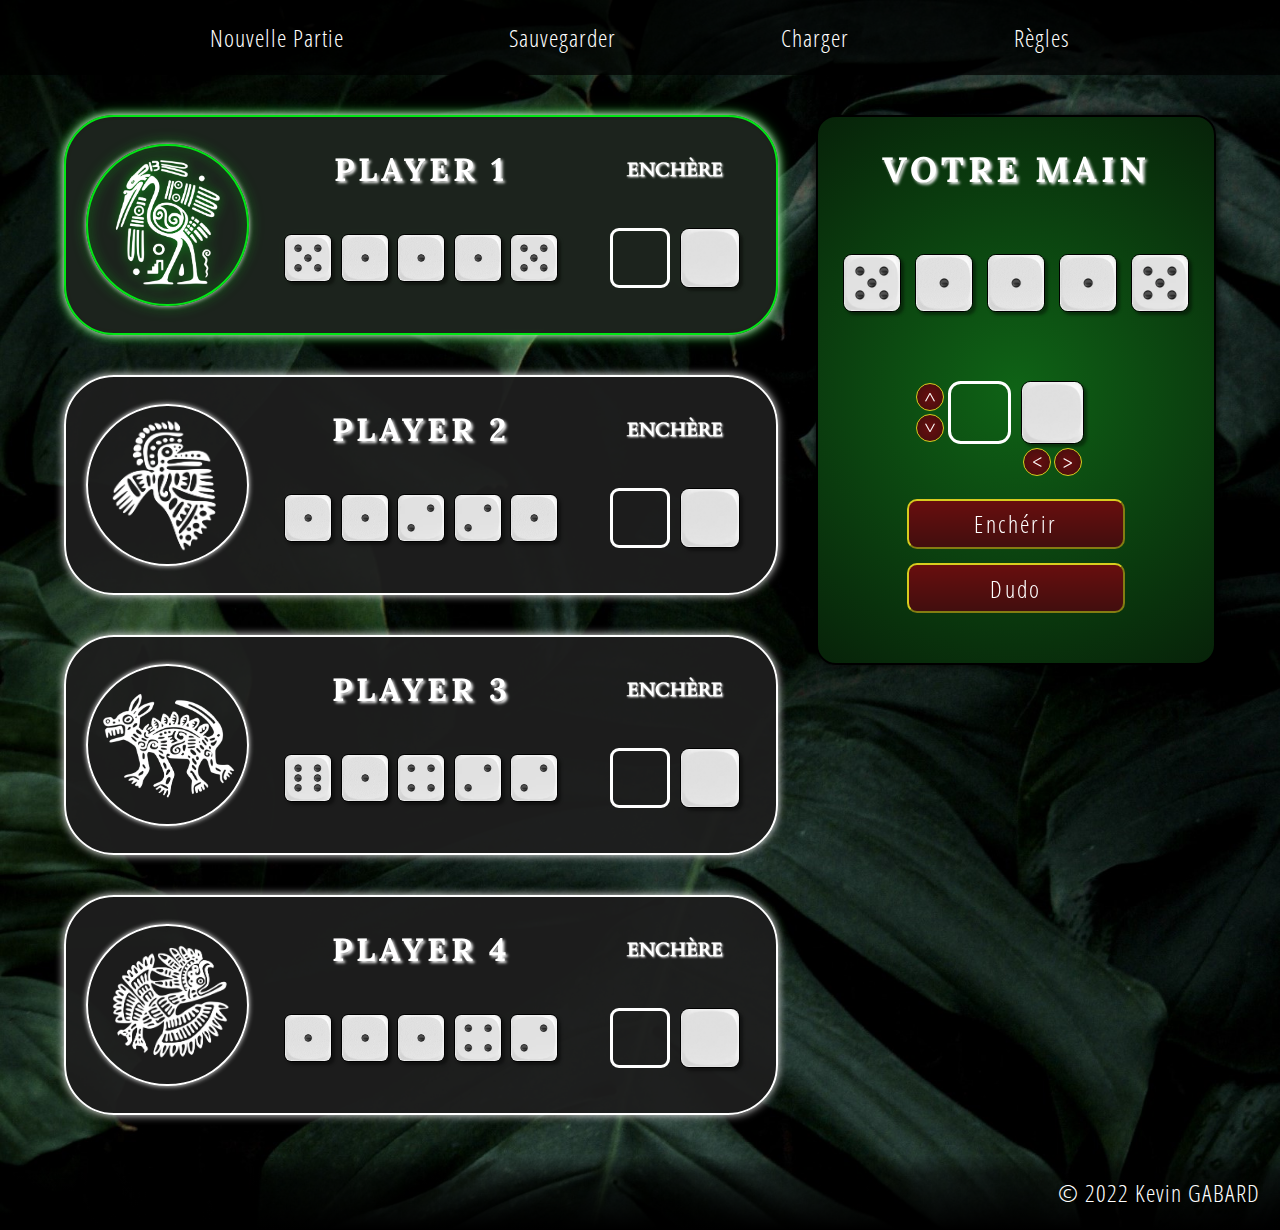
==== index.html @ c1f51493 "Amélioration interface : Scroll Player, Footer, Menus Navigation" ====
<!DOCTYPE html>

<html>
<head>
	<meta charset="utf-8">   
	<title>Perudo Game</title>
	<link rel="stylesheet" type="text/css" href="normalize.css">
	<link rel="stylesheet" type="text/css" href="style.css">
</head>
<body>
	
	<header>
		<nav id="navigation">
			<ul id="navigationMenus">
				<li id="navigationMenuNewGame">Nouvelle Partie</li>
				<li id="navigationMenuSave">Sauvegarder</li>
				<li id="navigationMenuRestore">Charger</li>
				<li id="navigationMenuRules">Règles</li>
			</ul>
		</nav>
	</header>

	<div id="main">
		<section id="sectionPannel">

			<div id="player1" class="playerPannel">
				<div class="playerImage"><img src="Sources/Images/Cat.png" alt=""></div>
				<h1 class="playerName">Player 1</h1>
				<ul class="playerDices">
					<li class="playerDice1"><img src="Sources/Images/DiceFaceEmpty.png" class="dice" alt=""></li>
					<li class="playerDice2"><img src="Sources/Images/DiceFaceEmpty.png" class="dice" alt=""></li>
					<li class="playerDice3"><img src="Sources/Images/DiceFaceEmpty.png" class="dice" alt=""></li>
					<li class="playerDice4"><img src="Sources/Images/DiceFaceEmpty.png" class="dice" alt=""></li>
					<li class="playerDice5"><img src="Sources/Images/DiceFaceEmpty.png" class="dice" alt=""></li>
				</ul>
				<h2 class="lastBidTitle">Enchère</h2>
				<div class="playerBid">
					<p class="playerBidCount">99</p>
					<div class="playerBidDice"><img src="Sources/Images/DiceFaceEmpty.png" class="dice" alt=""></div>
				</div>
			</div>
			
			<div id="player2" class="playerPannel">
				<div class="playerImage"><img src="Sources/Images/Wolf.png" alt=""></div>
				<h1 class="playerName">Player 2</h1>
				<ul class="playerDices">
					<li class="playerDice1"><img src="Sources/Images/DiceFaceEmpty.png" class="dice" alt=""></li>
					<li class="playerDice2"><img src="Sources/Images/DiceFaceEmpty.png" class="dice" alt=""></li>
					<li class="playerDice3"><img src="Sources/Images/DiceFaceEmpty.png" class="dice" alt=""></li>
					<li class="playerDice4"><img src="Sources/Images/DiceFaceEmpty.png" class="dice" alt=""></li>
					<li class="playerDice5"><img src="Sources/Images/DiceFaceEmpty.png" class="dice" alt=""></li>
				</ul>
				<h2 class="lastBidTitle">Enchère</h2>
				<div class="playerBid">
					<p class="playerBidCount">je suis 2eme</p>
					<div class="playerBidDice"><img src="Sources/Images/DiceFaceEmpty.png" class="dice" alt=""></div>
				</div>
			</div>
			
			<div id="player3" class="playerPannel">
				<div class="playerImage"><img src="Sources/Images/Tiger.png" alt=""></div>
				<h1 class="playerName">Player 3</h1>
				<ul class="playerDices">
					<li class="playerDice1"><img src="Sources/Images/DiceFaceEmpty.png" class="dice" alt=""></li>
					<li class="playerDice2"><img src="Sources/Images/DiceFaceEmpty.png" class="dice" alt=""></li>
					<li class="playerDice3"><img src="Sources/Images/DiceFaceEmpty.png" class="dice" alt=""></li>
					<li class="playerDice4"><img src="Sources/Images/DiceFaceEmpty.png" class="dice" alt=""></li>
					<li class="playerDice5"><img src="Sources/Images/DiceFaceEmpty.png" class="dice" alt=""></li>
				</ul>
				<h2 class="lastBidTitle">Enchère</h2>
				<div class="playerBid">
					<p class="playerBidCount">99</p>
					<div class="playerBidDice"><img src="Sources/Images/DiceFaceEmpty.png" class="dice" alt=""></div>
				</div>
			</div>
		</section>

			
		<aside id="userPannelWrapper">
			<div id="userPannel">
				<h1 id="userPannelTitle">Votre Main</h1>
				<ul id="userDices">
					<li id="userDice1"><img src="Sources/Images/DiceFaceEmpty.png" class="dice" alt="user Dice"></li>
					<li id="userDice2"><img src="Sources/Images/DiceFaceEmpty.png" class="dice" alt="user Dice"></li>
					<li id="userDice3"><img src="Sources/Images/DiceFaceEmpty.png" class="dice" alt="user Dice"></li>
					<li id="userDice4"><img src="Sources/Images/DiceFaceEmpty.png" class="dice" alt="user Dice"></li>
					<li id="userDice5"><img src="Sources/Images/DiceFaceEmpty.png" class="dice" alt="user Dice"></li>
				</ul>

				<div id="userBid">
					<div id="userBidCount">
						<p></p>
						<div id="minusBidCount">></div>
						<div id="plusBidCount">></div>
					</div>
					<div id="userBidDice">
						<img src="Sources/Images/DiceFaceEmpty.png" class="dice" alt="user Dice">
						<div id="minusBidDice">></div>
						<div id="plusBidDice">></div>
					</div>
				</div>

				<button id="bidBtn">Enchérir</button>
				<button id="dudoBtn">Dudo</button>
			</div>
		</aside>


	</div>

	<footer>
		<p>&copy; 2022 Kevin GABARD</p>
	</footer>
	

	<script src="script.js"></script>
</body>
</html>
---- style.css ----
@font-face {
	font-family: 'JapanFont';
	src: url('Sources/Fonts/Noto_Sans_JP/NotoSansJP-Black.otf');
}

@font-face {
	font-family: 'Comforter';
	src: url('Sources/Fonts/Comforter/Comforter-Regular.ttf');
}

@font-face {
	font-family: 'Cardo';
	src: url('Sources/Fonts/Cardo/Cardo-Regular.ttf');
}

@font-face {
	font-family: 'Lora';
	src: url('Sources/Fonts/Lora/static/Lora-Bold.ttf');
}

@font-face {
	font-family: 'Open_Sans_Condensed';
	src: url('Sources/Fonts/Open_Sans_Condensed/OpenSansCondensed-Light.ttf');
}


:root
{
	--headerHeight:75px;

	--darkBlue: rgba(9,48,70,1);
	--mediumBlue: rgba(10,83,123,1);

	--darkGreen: rgb(7, 34, 9);
	--mediumGreen: rgb(15, 99, 22);
	--lightGreen: rgb(10, 153, 22);
	--plusLightGreen: rgb(2, 230, 21);
	
	--darkRed: rgb(66, 14, 14);
	--mediumRed: rgb(104, 14, 14);

	--gold: rgb(216, 204, 30, 1);
	
	/* --darkGreen: rgb(14, 66, 31);
	--mediumGreen: rgb(20, 105, 48); */
	
	--playerBgColor: rgb(30, 30, 30, 0.95);
	--userBgColor: radial-gradient(circle, var(--mediumGreen) 0%, var(--darkGreen) 100%);
	--userBigBtnColor: linear-gradient(180deg, var(--mediumRed) 0%, var(--darkRed) 100%);
	--userBigBtnColor_Click: linear-gradient(0deg, var(--mediumRed) 0%, var(--darkRed) 100%);
	--userSmallBtnColor: radial-gradient(circle, var(--mediumRed) 0%, var(--darkRed) 100%);
	--userSmallBtnColor_Click: radial-gradient(circle, var(--mediumRed) 0%, var(--darkRed) 100%);
	/* --userBgColor: rgba(9, 48, 70, 0.95); */
	
	--userPannelWidth : 400px;
	--bgColor:linear-gradient(180deg, var(--mediumBlue) 0%, var(--lightBlue) 55%);
	--playerDarkColor :rgb(187, 98, 15);
	--playerLightColor :rgb(255, 169, 88);
	--playerMediumColor : rgb(238, 136, 40);
	--playerPannelBgColor : linear-gradient(90deg, var(--playerDarkColor) 0%, var(--playerDarkColor) 50%, var(--playerMediumColor) 100%);
	--lightPurple : rgb(255, 122, 248);
	--mediumPurple : rgb(243, 54, 234);
	--darkPurple : rgb(184, 0, 174);
	--lightWhite : rgb(255, 255, 255);
	--mediumWhite : rgb(241, 241, 241);
	--firstFont : 'Cardo', Arial, Helvetica, sans-serif;
	--secondFont : 'Lora', Arial, Helvetica, sans-serif;
	--thirdFont : 'Open_Sans_Condensed', Arial, Helvetica, sans-serif;

	--playerPannelHeight : 220px;

	--playerBidDiceDimension : 60px;
}


body
{
	min-height: 100vh;
	height: fit-content;
	background-image: url('Sources/Images/BgImage3.jpg');
	background-size: 100%;
	background-repeat: no-repeat;
	background-position-y: 0%;
	background-attachment: fixed;
}

*
{
	margin: 0;
	padding: 0;
	box-sizing: border-box;
}

h1
{
	font-family: var(--secondFont);
	text-transform: uppercase;
	letter-spacing: 4px;
	color: white;
}

/* Header */
header
{
	height: var(--headerHeight);
	display: flex;
	background-color: rgb(0,0,0,0.7);
}

#websiteLogo
{
	height: 100%;
	width: var(--headerHeight);
}

#navigation
{
	margin: auto;
	width: 80%;
	display: flex;
	justify-content: center;
}

#navigationMenus
{
	color: white;
	list-style: none;
	display: flex;
	height: 100%;
	width: 100%;
	align-items: center;
	justify-content: space-around;
	font-size: 1.5em;
	font-family: var(--thirdFont);
	letter-spacing: 1px;
}

#navigationMenus li
{
	cursor: pointer;
	box-sizing:initial;
	transition: 0.2s;
}

#navigationMenus li:hover
{
	border-bottom: 2px solid white;
	transition: 0.2s;
}

/* Main section */
#main
{
	display: grid;
	grid-template-columns: minmax(600px,1fr) var(--userPannelWidth);
	max-width: 1300px;
	margin: 0 auto;
	padding: 0 5%
}

#sectionPannel
{
	height: 100%;
	padding-right: 5%;
}



/* Player Pannel */
.playerPannel
{
	margin: 40px auto 0 auto;
	height: var(--playerPannelHeight);
	background-color: rgb(30, 30, 30, 0.95);
	display: grid;
	grid-template-columns: 1fr 1.5fr 1fr;
	grid-template-rows: 1fr 1.5fr;
	border-radius: 50px;
	border: 2px solid var(--lightWhite);
	box-shadow: 0 0 8px var(--mediumWhite);
}

.playerPannel:hover,
.playerPannel:hover .playerImage img
{
	border: 2px solid var(--plusLightGreen);
	transition: 0.5s;
	filter: drop-shadow(0px 0px 6px var(--lightGreen));
}

.playerImage
{
	grid-row: span 2;
	width: 100%;
	height: 100%;
	display: flex;
	justify-content: center;
	align-items: center;
}

.playerImage img
{
	width: 80%;
	height: auto;
	border-radius: 50%;
	margin: 0 auto;
	border: 2px solid var(--lightWhite);
	box-shadow: 0 0 5px var(--mediumWhite);
}


.playerName
{
	text-shadow: 2px 2px 3px var(--mediumWhite);
	display: flex;
	width: 100%;
	height: 100%;
	justify-content: center;
	align-items: center;
	margin: 0;
	padding-top: 20px;
}

.playerDices
{
	display: flex;
	list-style: none;
	gap: 3%;
	grid-row: 2;
	grid-column: 2;
	align-items: center;
	margin: 0 5% 20px 5%;
}

.playerDices li
{
	flex-basis: 0px;
	flex-grow: 1;
	display: flex;
}

.playerDices li img
{
	width: 100%;
}

.lastBidTitle
{
	font-size: 1.2em;text-shadow: 1px 1px 2px var(--mediumWhite);
	display: flex;
	width: 100%;
	height: 100%;
	justify-content: center;
	align-items: center;
	margin: 0;
	color: white;
	font-family: var(--firstFont);
	text-transform: uppercase;
	padding-top: 20px;
}


.playerBid
{
	display: flex;
	justify-content: center;
	align-items: center;
	margin-bottom: 20px;
	gap: 5%;
}

.playerBidCount
{
	width: var(--playerBidDiceDimension);
	height: var(--playerBidDiceDimension);
	color: white;
	font-family: var(--thirdFont);
	font-size: 2em;
	font-weight: bold;
	border: 3px solid white;
	border-radius: 15%;
	display: flex;
	justify-content: center;
	align-items: center;
	overflow: hidden;
}

.playerBidDice
{
	display: flex;
	width: var(--playerBidDiceDimension);
	height: var(--playerBidDiceDimension);
}

.playerBidDice img
{
	width: 100%;
}







/* User Pannel */
#userPannelWrapper
{
	position: relative;
}

#userPannel
{
	width: var(--userPannelWidth);
	height: 80vh;
	min-height: 500px;
	max-height: 550px;
	margin-top: 40px;
	background: var(--userBgColor);
	display: flex;
	flex-direction: column;
	justify-content: space-evenly;
	border-radius: 20px;
	border: 2px solid black;
	box-shadow: 0 0 10px black;
	position: fixed;
}

#userPannelTitle
{
	background-color: var(--userPannelHeaderColor);
	display: flex;
	justify-content: center;
	font-size: 2.2em;
	border-radius: 20px 20px 0 0;
	text-shadow: 2px 2px 3px var(--mediumWhite);
	position: relative;
	top: -30px;
}

#userDices
{
	display: flex;
	list-style: none;
	margin: 0 25px 0 25px;
	gap: 14px;
	position: relative;
	top: -30px;
}

#userDices li
{
	flex-basis: 0px;
	flex-grow: 1;
	display: flex;
}

#userDices li img
{
	width: 100%;
}

.dice
{
	border-radius: 15%;
	border: 1px solid black;
	box-shadow: 3px 3px 3px rgba(0, 0, 0, 0.4);
	box-sizing: border-box;
}

#userBid
{
	display: flex;
	justify-content: center;
	gap: 10px;
}

#userBidCount
{
	position: relative;
}

#userBidCount p
{
	border: 3px solid white;
	width: 3.9rem;
	height: 3.9rem;
	border-radius: 0.8rem;
	font-family: var(--thirdFont);
	font-size: 2em;
	color: white;
	font-weight: bold;
	display: flex;
	justify-content: center;
	align-items: center;
	text-shadow: 3px 3px 3px rgb(0, 0, 0, 1);
}

#userBidDice
{
	width: 16%;
	display: flex;
	position: relative;
}

#userBidDice img
{
	width: 100%;
}

#minusBidCount, #plusBidCount, #minusBidDice, #plusBidDice
{
	position: absolute;
	width: 28px;
	height: 28px;
	border-radius: 50%;
	border: 1px solid var(--gold);
	display: flex;
	justify-content: center;
	align-items: center;
	background: var(--userSmallBtnColor);
	color: white;
	font-family: var(--thirdFont);
	font-size: 1.5rem;
	cursor: pointer;
}

#minusBidCount img, #plusBidCount img, #minusBidDice img, #plusBidDice img
{
	width: 60%;
}

#minusBidCount
{
	bottom: 2px;
	left: -32px;
	transform: rotate(90deg);
}

#plusBidCount
{
	top: 2px;
	left: -32px;
	transform: rotate(-90deg);
}

#minusBidDice
{
	bottom: -32px;
	left: 2px;
	transform: rotate(180deg);
}

#plusBidDice
{
	bottom: -32px;
	right: 2px;
	transform: rotate(0deg);
}

#bidBtn
{
	width: 55%;
	height: 50px;
	border-radius: 10px;
	margin: 0 auto 0 auto;
	background: var(--userBigBtnColor);
	color: white;
	font-family: var(--thirdFont);
	font-size: 1.5em;
	letter-spacing: 0.1em;
	border-color: var(--gold);
	position: relative;
	top: 15px;
	cursor: pointer;
}

#dudoBtn
{
	width: 55%;
	height: 50px;
	border-radius: 10px;
	margin: 0 auto 0px auto;
	background: var(--userBigBtnColor);
	color: white;
	font-family: var(--thirdFont);
	font-size: 1.5em;
	letter-spacing: 0.1em;
	border-color: var(--gold);
	position: relative;
	top: -10px;
	cursor: pointer;
}

#bidBtn:active,
#dudoBtn:active
{
	background: var(--userBigBtnColor_Click);
}

#minusBidCount:active,
#plusBidCount:active,
#minusBidDice:active,
#plusBidDice:active
{
	background: var(--userSmallBtnColor_Click);
}



footer
{
	height: var(--headerHeight);
	display: flex;
	justify-content: end;
	background: linear-gradient(180deg, rgba(0,0,0,0) 0%, rgba(0,0,0,0.5) 25%, rgba(0,0,0,1) 100%);
	margin-top: 40px;
}

footer p
{
	color: white;
	display: flex;
	align-items: center;
	font-size: 1.5em;
	font-family: var(--thirdFont);
	letter-spacing: 1px;
	margin-right: 20px;
}




@media only screen and (max-width: 1200px)
{
	#main
	{
		grid-template-columns: 1fr;
		flex-direction: column;
		width: 90%;
		max-width: 900px;
		padding: 0;
	}

	#sectionPannel
	{
		padding-right: 0%;
		margin-bottom: calc(20px + 40px + var(--playerPannelHeight));
	}

	#userPannelWrapper
	{
		position: absolute;
		bottom: calc(20px + var(--playerPannelHeight));
	}
	
	#userPannel
	{
		margin: 0px auto 0 auto;
		min-height: var(--playerPannelHeight);
		max-height: var(--playerPannelHeight);
		display: grid;
		grid-template-columns: 1.5fr 1fr 1fr;
		grid-template-rows: 1fr 1.5fr;
		border-radius: 50px;

		width: 90%;
		max-width: 900px;
	}

	
	#userPannelTitle
	{
		grid-row: 1;
		grid-column: 1 / span 3;

		position: unset;
	}

	#userDices
	{
		grid-row: 2;
		grid-column: 1;
		position: unset;
		margin: auto 5% auto 5%;
		gap: 3%;
	}

	#userBid
	{
		grid-row: 2;
		grid-column: 2;
		margin: auto;
	}

	#bidBtn
	{
		grid-row: 2;
		grid-column: 3;
		position: unset;
	}

	#dudoBtn
	{
		grid-row: 2;
		grid-column: 3;
		top: 50px;
	}



}
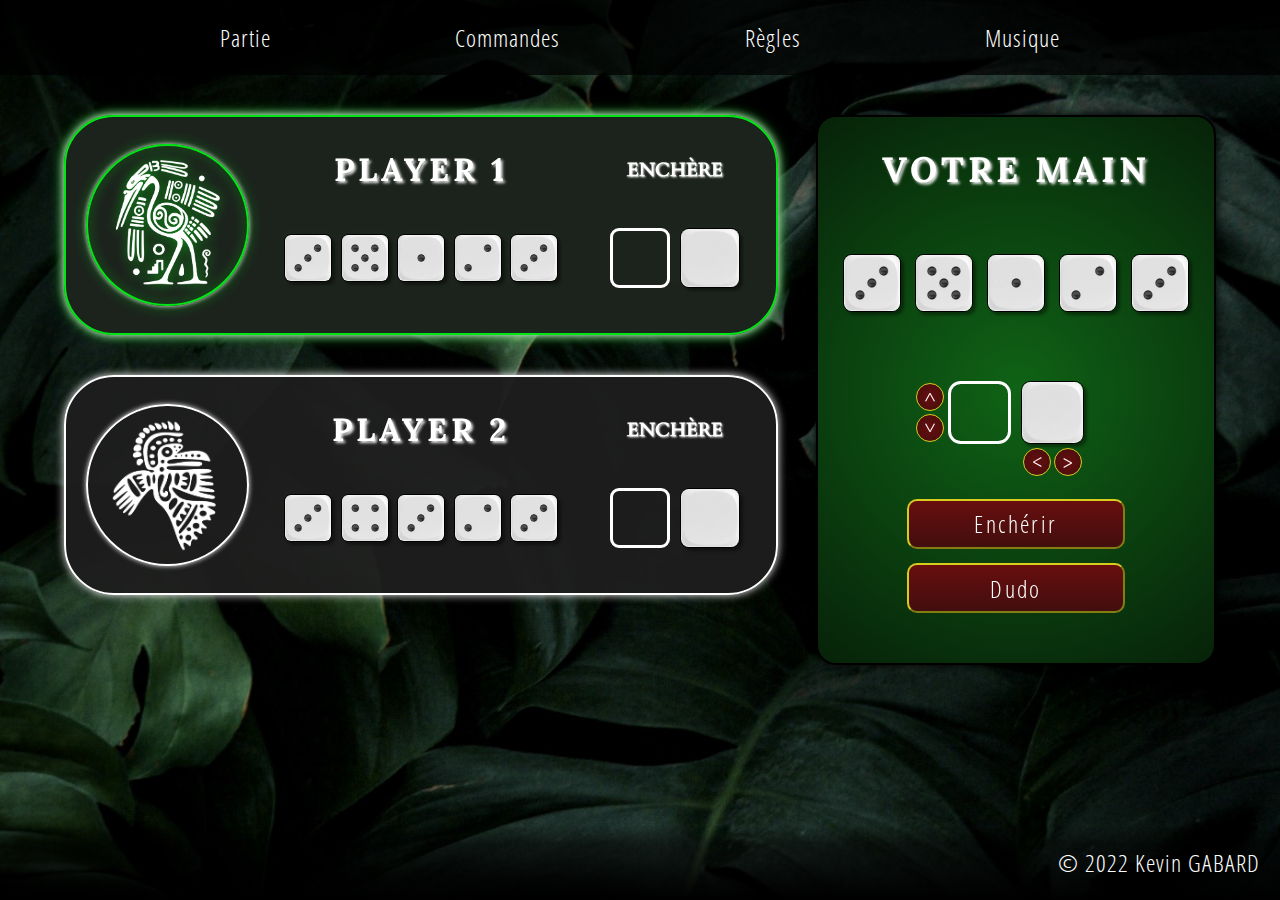
==== commit 081ad73f: "Ajout de l'événement Palifico" ====
--- a/index.html
+++ b/index.html
@@ -12,10 +12,10 @@
 	<header>
 		<nav id="navigation">
 			<ul id="navigationMenus">
-				<li id="navigationMenuNewGame">Nouvelle Partie</li>
-				<li id="navigationMenuSave">Sauvegarder</li>
-				<li id="navigationMenuRestore">Charger</li>
+				<li id="navigationMenuNewGame">Partie</li>
+				<li id="navigationMenuRestore">Commandes</li>
 				<li id="navigationMenuRules">Règles</li>
+				<li id="navigationMenuRules">Musique</li>
 			</ul>
 		</nav>
 	</header>
@@ -87,6 +87,7 @@
 					<li id="userDice5"><img src="Sources/Images/DiceFaceEmpty.png" class="dice" alt="user Dice"></li>
 				</ul>
 
+				
 				<div id="userBid">
 					<div id="userBidCount">
 						<p></p>
@@ -98,6 +99,16 @@
 						<div id="minusBidDice">></div>
 						<div id="plusBidDice">></div>
 					</div>
+					<p id="palificoSign">
+						<span class="letter">P</span>
+						<span class="letter">A</span>
+						<span class="letter">L</span>
+						<span class="letter">I</span>
+						<span class="letter">F</span>
+						<span class="letter">I</span>
+						<span class="letter">C</span>
+						<span class="letter">O</span>
+					</p>
 				</div>
 
 				<button id="bidBtn">Enchérir</button>
--- a/style.css
+++ b/style.css
@@ -41,6 +41,7 @@
 	--mediumRed: rgb(104, 14, 14);
 
 	--gold: rgb(216, 204, 30, 1);
+	--darkGold: rgb(143, 136, 39);
 	
 	/* --darkGreen: rgb(14, 66, 31);
 	--mediumGreen: rgb(20, 105, 48); */
@@ -83,6 +84,8 @@
 	background-repeat: no-repeat;
 	background-position-y: 0%;
 	background-attachment: fixed;
+	display: flex;
+	flex-direction: column;
 }
 
 *
@@ -369,11 +372,77 @@
 	box-sizing: border-box;
 }
 
+#palificoSign
+{
+	display: none;
+	align-items: center;
+	flex-direction: column;
+	position: absolute;
+	top : 0px;
+	left: 30px;
+}
+
+.letter
+{
+	color: var(--darkGold);
+	font-family: var(--firstFont);
+	font-size: 1.5em;
+	animation: neon 1.2s linear infinite;
+}
+@keyframes neon
+{
+	0% {
+		color: var(--gold);
+		text-shadow: 0 0 8px var(--gold);
+	}
+	90% {
+		color: var(--darkGold);
+	}
+	100% {
+		color: var(--gold);
+	}
+}
+
+.letter:nth-child(1)
+{
+	animation-delay: 0.1s;
+}
+.letter:nth-child(2)
+{
+	animation-delay: 0.2s;
+}
+.letter:nth-child(3)
+{
+	animation-delay: 0.3s;
+}
+.letter:nth-child(4)
+{
+	animation-delay: 0.4s;
+}
+.letter:nth-child(5)
+{
+	animation-delay: 0.5s;
+}
+.letter:nth-child(6)
+{
+	animation-delay: 0.6s;
+}
+.letter:nth-child(7)
+{
+	animation-delay: 0.7s;
+}
+.letter:nth-child(8)
+{
+	animation-delay: 0.8s;
+}
+
+
 #userBid
 {
 	display: flex;
 	justify-content: center;
 	gap: 10px;
+	position: relative;
 }
 
 #userBidCount
@@ -515,7 +584,7 @@
 	display: flex;
 	justify-content: end;
 	background: linear-gradient(180deg, rgba(0,0,0,0) 0%, rgba(0,0,0,0.5) 25%, rgba(0,0,0,1) 100%);
-	margin-top: 40px;
+	margin-top: auto;
 }
 
 footer p
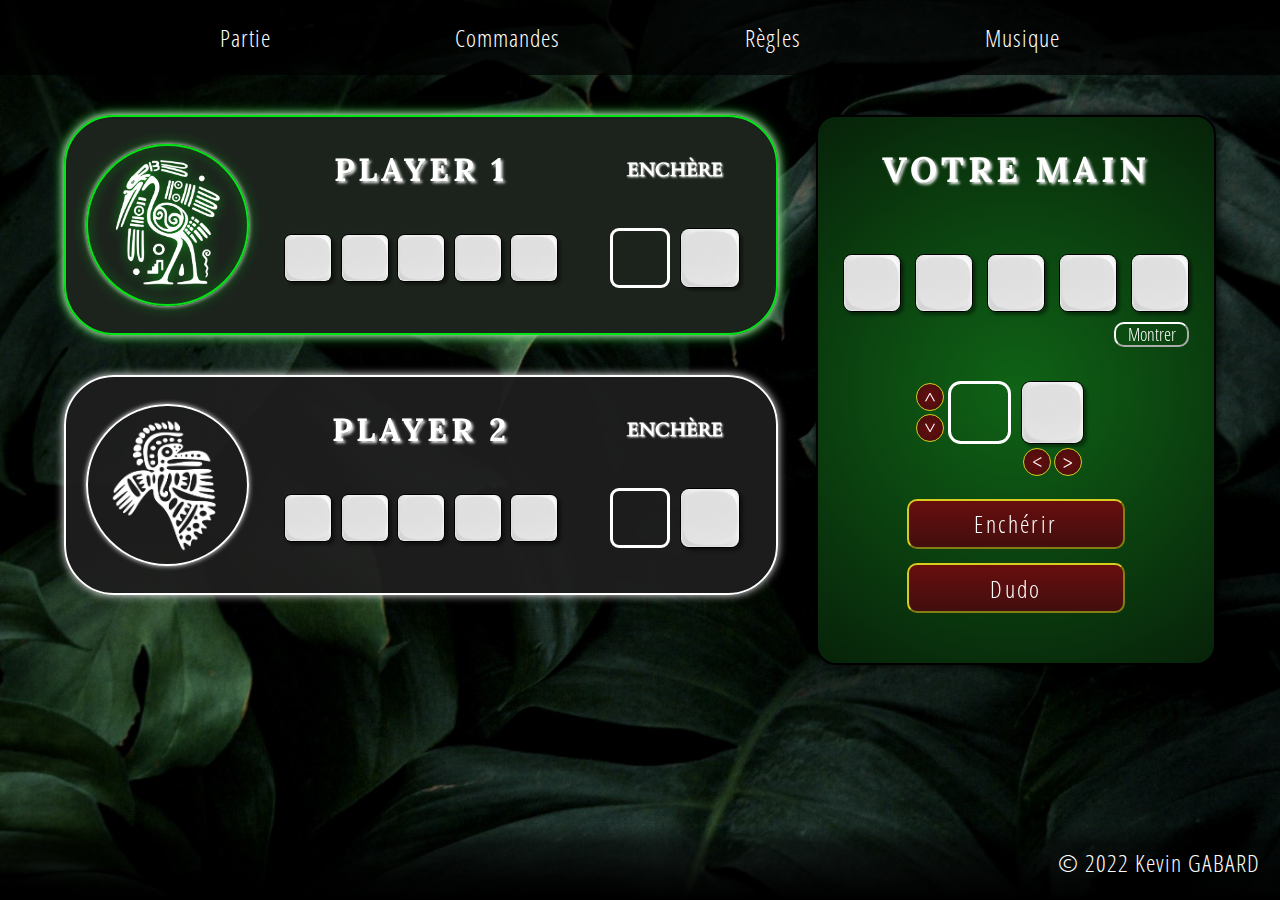
==== commit 99e1f377: "Ajout du bouton 'montrer'" ====
--- a/index.html
+++ b/index.html
@@ -85,9 +85,9 @@
 					<li id="userDice3"><img src="Sources/Images/DiceFaceEmpty.png" class="dice" alt="user Dice"></li>
 					<li id="userDice4"><img src="Sources/Images/DiceFaceEmpty.png" class="dice" alt="user Dice"></li>
 					<li id="userDice5"><img src="Sources/Images/DiceFaceEmpty.png" class="dice" alt="user Dice"></li>
+					<button id="showBtn">Montrer</button>
 				</ul>
 
-				
 				<div id="userBid">
 					<div id="userBidCount">
 						<p></p>
--- a/style.css
+++ b/style.css
@@ -372,6 +372,25 @@
 	box-sizing: border-box;
 }
 
+
+#showBtn
+{
+	position: absolute;
+	bottom: -35px;
+	right: 0px;
+	height: 25px;
+	width: 75px;
+	font-family: var(--thirdFont);
+	font-size: 1.1em;
+	border-radius: 10px;
+	background: transparent;
+	border-color: white;
+	color: white;
+	cursor: pointer;
+}
+
+
+
 #palificoSign
 {
 	display: none;
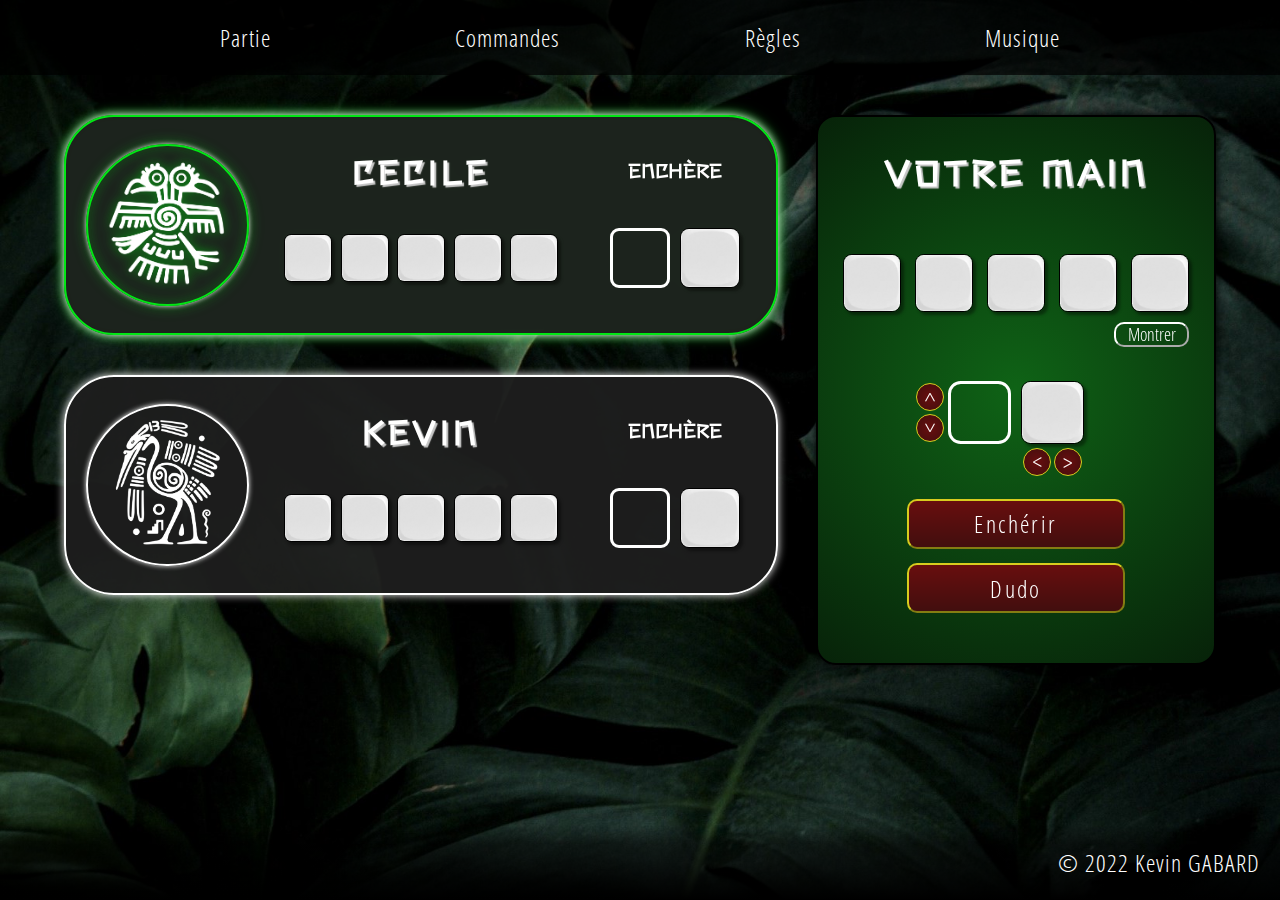
==== commit fc013f05: "Améliorer les messages, Gérer le statut de jeu en pause" ====
--- a/index.html
+++ b/index.html
@@ -21,9 +21,9 @@
 	</header>
 
 	<div id="main">
-		<section id="sectionPannel">
+		<section id="sectionPanel">
 
-			<div id="player1" class="playerPannel">
+			<div id="player1" class="playerPanel">
 				<div class="playerImage"><img src="Sources/Images/Cat.png" alt=""></div>
 				<h1 class="playerName">Player 1</h1>
 				<ul class="playerDices">
@@ -40,7 +40,7 @@
 				</div>
 			</div>
 			
-			<div id="player2" class="playerPannel">
+			<div id="player2" class="playerPanel">
 				<div class="playerImage"><img src="Sources/Images/Wolf.png" alt=""></div>
 				<h1 class="playerName">Player 2</h1>
 				<ul class="playerDices">
@@ -57,7 +57,7 @@
 				</div>
 			</div>
 			
-			<div id="player3" class="playerPannel">
+			<div id="player3" class="playerPanel">
 				<div class="playerImage"><img src="Sources/Images/Tiger.png" alt=""></div>
 				<h1 class="playerName">Player 3</h1>
 				<ul class="playerDices">
@@ -76,9 +76,9 @@
 		</section>
 
 			
-		<aside id="userPannelWrapper">
-			<div id="userPannel">
-				<h1 id="userPannelTitle">Votre Main</h1>
+		<aside id="userPanelWrapper">
+			<div id="userPanel">
+				<h1 id="userPanelTitle">Votre Main</h1>
 				<ul id="userDices">
 					<li id="userDice1"><img src="Sources/Images/DiceFaceEmpty.png" class="dice" alt="user Dice"></li>
 					<li id="userDice2"><img src="Sources/Images/DiceFaceEmpty.png" class="dice" alt="user Dice"></li>
@@ -114,6 +114,11 @@
 				<button id="bidBtn">Enchérir</button>
 				<button id="dudoBtn">Dudo</button>
 			</div>
+			<div id="messagePanel">
+				<h1 id="messagePanelTitle">Titre</h1>
+				<p id="message">Message.</p>
+				<button class="okBtn">OK</button>
+			</div>
 		</aside>
 
 
--- a/style.css
+++ b/style.css
@@ -22,6 +22,11 @@
 @font-face {
 	font-family: 'Open_Sans_Condensed';
 	src: url('Sources/Fonts/Open_Sans_Condensed/OpenSansCondensed-Light.ttf');
+}
+
+@font-face {
+	font-family: 'Stick';
+	src: url('Sources/Fonts/Stick/Stick-Regular.ttf');
 }
 
 
@@ -39,37 +44,48 @@
 	
 	--darkRed: rgb(66, 14, 14);
 	--mediumRed: rgb(104, 14, 14);
+	--lightRed: rgb(153, 10, 10);
+	--plusLightRed: rgb(230, 2, 2);
 
 	--gold: rgb(216, 204, 30, 1);
 	--darkGold: rgb(143, 136, 39);
+
+	--lightBlack: rgb(59, 59, 59);
+	--mediumBlack: rgb(27, 27, 27);
+	--darkBlack: rgb(0, 0, 0);
 	
 	/* --darkGreen: rgb(14, 66, 31);
 	--mediumGreen: rgb(20, 105, 48); */
 	
 	--playerBgColor: rgb(30, 30, 30, 0.95);
 	--userBgColor: radial-gradient(circle, var(--mediumGreen) 0%, var(--darkGreen) 100%);
+	--errorMessageBgColor: radial-gradient(circle, var(--darkRed) 0%, var(--mediumBlack) 100%);
+	--normalMessageBgColor: radial-gradient(circle, var(--lightBlack) 0%, var(--mediumBlack) 100%);
+	--endMessageBgColor: radial-gradient(circle, var(--darkGold) 0%, var(--mediumBlack) 100%);
 	--userBigBtnColor: linear-gradient(180deg, var(--mediumRed) 0%, var(--darkRed) 100%);
 	--userBigBtnColor_Click: linear-gradient(0deg, var(--mediumRed) 0%, var(--darkRed) 100%);
+	--userShowBtnColor: linear-gradient(180deg, var(--lightWhite) 0%, var(--darkWhite) 100%);
+	--userShowBtnColor_Click: linear-gradient(0deg, var(--lightWhite) 0%, var(--darkWhite) 100%);
 	--userSmallBtnColor: radial-gradient(circle, var(--mediumRed) 0%, var(--darkRed) 100%);
 	--userSmallBtnColor_Click: radial-gradient(circle, var(--mediumRed) 0%, var(--darkRed) 100%);
 	/* --userBgColor: rgba(9, 48, 70, 0.95); */
 	
-	--userPannelWidth : 400px;
+	--userPanelWidth : 400px;
 	--bgColor:linear-gradient(180deg, var(--mediumBlue) 0%, var(--lightBlue) 55%);
 	--playerDarkColor :rgb(187, 98, 15);
 	--playerLightColor :rgb(255, 169, 88);
 	--playerMediumColor : rgb(238, 136, 40);
-	--playerPannelBgColor : linear-gradient(90deg, var(--playerDarkColor) 0%, var(--playerDarkColor) 50%, var(--playerMediumColor) 100%);
+	--playerPanelBgColor : linear-gradient(90deg, var(--playerDarkColor) 0%, var(--playerDarkColor) 50%, var(--playerMediumColor) 100%);
 	--lightPurple : rgb(255, 122, 248);
 	--mediumPurple : rgb(243, 54, 234);
 	--darkPurple : rgb(184, 0, 174);
 	--lightWhite : rgb(255, 255, 255);
 	--mediumWhite : rgb(241, 241, 241);
-	--firstFont : 'Cardo', Arial, Helvetica, sans-serif;
-	--secondFont : 'Lora', Arial, Helvetica, sans-serif;
-	--thirdFont : 'Open_Sans_Condensed', Arial, Helvetica, sans-serif;
-
-	--playerPannelHeight : 220px;
+	--darkWhite : rgb(200, 200, 200);
+	--firstFont : 'Stick', Arial, Helvetica, sans-serif;
+	--secondFont : 'Open_Sans_Condensed', Arial, Helvetica, sans-serif;
+
+	--playerPanelHeight : 220px;
 
 	--playerBidDiceDimension : 60px;
 }
@@ -97,10 +113,12 @@
 
 h1
 {
-	font-family: var(--secondFont);
+	font-family: var(--firstFont);
 	text-transform: uppercase;
 	letter-spacing: 4px;
 	color: white;
+	text-shadow: 2px 2px 1px var(--darkWhite);
+	text-align: center;
 }
 
 /* Header */
@@ -135,7 +153,7 @@
 	align-items: center;
 	justify-content: space-around;
 	font-size: 1.5em;
-	font-family: var(--thirdFont);
+	font-family: var(--secondFont);
 	letter-spacing: 1px;
 }
 
@@ -156,13 +174,13 @@
 #main
 {
 	display: grid;
-	grid-template-columns: minmax(600px,1fr) var(--userPannelWidth);
+	grid-template-columns: minmax(600px,1fr) var(--userPanelWidth);
 	max-width: 1300px;
 	margin: 0 auto;
 	padding: 0 5%
 }
 
-#sectionPannel
+#sectionPanel
 {
 	height: 100%;
 	padding-right: 5%;
@@ -170,11 +188,11 @@
 
 
 
-/* Player Pannel */
-.playerPannel
+/* Player Panel */
+.playerPanel
 {
 	margin: 40px auto 0 auto;
-	height: var(--playerPannelHeight);
+	height: var(--playerPanelHeight);
 	background-color: rgb(30, 30, 30, 0.95);
 	display: grid;
 	grid-template-columns: 1fr 1.5fr 1fr;
@@ -184,8 +202,8 @@
 	box-shadow: 0 0 8px var(--mediumWhite);
 }
 
-.playerPannel:hover,
-.playerPannel:hover .playerImage img
+.playerPanel:hover,
+.playerPanel:hover .playerImage img
 {
 	border: 2px solid var(--plusLightGreen);
 	transition: 0.5s;
@@ -215,7 +233,6 @@
 
 .playerName
 {
-	text-shadow: 2px 2px 3px var(--mediumWhite);
 	display: flex;
 	width: 100%;
 	height: 100%;
@@ -250,7 +267,8 @@
 
 .lastBidTitle
 {
-	font-size: 1.2em;text-shadow: 1px 1px 2px var(--mediumWhite);
+	font-size: 1.2em;
+	/* text-shadow: 1px 1px 2px var(--mediumWhite); */
 	display: flex;
 	width: 100%;
 	height: 100%;
@@ -278,7 +296,7 @@
 	width: var(--playerBidDiceDimension);
 	height: var(--playerBidDiceDimension);
 	color: white;
-	font-family: var(--thirdFont);
+	font-family: var(--secondFont);
 	font-size: 2em;
 	font-weight: bold;
 	border: 3px solid white;
@@ -303,41 +321,132 @@
 
 
 
-
-
-
-
-/* User Pannel */
-#userPannelWrapper
-{
-	position: relative;
-}
-
-#userPannel
-{
-	width: var(--userPannelWidth);
+/* Message Panel */
+
+#userPanel, #messagePanel
+{
+	width: var(--userPanelWidth);
 	height: 80vh;
 	min-height: 500px;
 	max-height: 550px;
 	margin-top: 40px;
-	background: var(--userBgColor);
 	display: flex;
 	flex-direction: column;
-	justify-content: space-evenly;
 	border-radius: 20px;
 	border: 2px solid black;
+	position: fixed;
+}
+
+#messagePanel
+{
+	display: flex;
+	flex-direction: column;
+	z-index: 20;
+	background: var(--normalMessageBgColor);
+	position: relative;
+	padding: 0 30px;
+	animation-name: none;
+	animation-duration: 0.5s;
+	animation-timing-function: ease-out;
+	animation-iteration-count: 1;
+	left: calc(var(--userPanelWidth) + 10px);
+}
+
+@keyframes slideIn
+{
+	0% {
+		left: calc(var(--userPanelWidth) * -1 - 10px);
+	}
+	100% {
+		left: 0px;
+	}
+}
+
+@keyframes slideOut
+{
+	0% {
+		left: 0px;
+	}
+	100% {
+		left: calc(var(--userPanelWidth) + 10px);
+	}
+}
+
+@keyframes slideOutIn
+{
+	0% {
+		left: 0px;
+	}
+	50% {
+		left: calc(var(--userPanelWidth) + 10px);
+	}
+	51% {
+		left: calc(var(--userPanelWidth) * -1 - 10px);
+	}
+	100% {
+		left: 0px;
+	}
+}
+
+#messagePanelTitle
+{
+	display: flex;
+	justify-content: center;
+	align-items: center;
+}
+
+#message
+{
+	color: white;
+	font-family: var(--secondFont);
+	font-size: 1.5em;
+	text-align: justify;
+}
+
+
+#messagePanel .okBtn
+{
+	width: 25%;
+	height: 50px;
+	border-radius: 10px;
+	background: var(--userBigBtnColor);
+	color: white;
+	font-family: var(--secondFont);
+	font-size: 1.5em;
+	letter-spacing: 0.1em;
+	border-color: var(--gold);
+	position: absolute;
+	bottom: 30px;
+	right: 30px;
+	cursor: pointer;
+}
+
+#messagePanel .okBtn:active
+{
+	background: var(--userBigBtnColor_Click);
+}
+
+
+/* User Panel */
+#userPanelWrapper
+{
+	position: relative;
+	overflow: hidden;
+}
+
+#userPanel
+{
+	z-index: 10;
+	justify-content: space-evenly;
+	background: var(--userBgColor);
 	box-shadow: 0 0 10px black;
-	position: fixed;
-}
-
-#userPannelTitle
-{
-	background-color: var(--userPannelHeaderColor);
+}
+
+#userPanelTitle
+{
 	display: flex;
 	justify-content: center;
 	font-size: 2.2em;
-	border-radius: 20px 20px 0 0;
-	text-shadow: 2px 2px 3px var(--mediumWhite);
 	position: relative;
 	top: -30px;
 }
@@ -380,13 +489,27 @@
 	right: 0px;
 	height: 25px;
 	width: 75px;
-	font-family: var(--thirdFont);
+	font-family: var(--secondFont);
 	font-size: 1.1em;
 	border-radius: 10px;
 	background: transparent;
 	border-color: white;
 	color: white;
 	cursor: pointer;
+	transition: 0.5s;
+}
+
+#showBtn:hover
+{
+	background: var(--userShowBtnColor);
+	color: var(--darkGreen);
+	font-weight: bold;
+	transition: 0.5s;
+}
+
+#showBtn:active
+{
+	background: var(--userShowBtnColor_Click);
 }
 
 
@@ -475,7 +598,7 @@
 	width: 3.9rem;
 	height: 3.9rem;
 	border-radius: 0.8rem;
-	font-family: var(--thirdFont);
+	font-family: var(--secondFont);
 	font-size: 2em;
 	color: white;
 	font-weight: bold;
@@ -509,7 +632,7 @@
 	align-items: center;
 	background: var(--userSmallBtnColor);
 	color: white;
-	font-family: var(--thirdFont);
+	font-family: var(--secondFont);
 	font-size: 1.5rem;
 	cursor: pointer;
 }
@@ -555,7 +678,7 @@
 	margin: 0 auto 0 auto;
 	background: var(--userBigBtnColor);
 	color: white;
-	font-family: var(--thirdFont);
+	font-family: var(--secondFont);
 	font-size: 1.5em;
 	letter-spacing: 0.1em;
 	border-color: var(--gold);
@@ -572,7 +695,7 @@
 	margin: 0 auto 0px auto;
 	background: var(--userBigBtnColor);
 	color: white;
-	font-family: var(--thirdFont);
+	font-family: var(--secondFont);
 	font-size: 1.5em;
 	letter-spacing: 0.1em;
 	border-color: var(--gold);
@@ -612,7 +735,7 @@
 	display: flex;
 	align-items: center;
 	font-size: 1.5em;
-	font-family: var(--thirdFont);
+	font-family: var(--secondFont);
 	letter-spacing: 1px;
 	margin-right: 20px;
 }
@@ -631,23 +754,23 @@
 		padding: 0;
 	}
 
-	#sectionPannel
+	#sectionPanel
 	{
 		padding-right: 0%;
-		margin-bottom: calc(20px + 40px + var(--playerPannelHeight));
-	}
-
-	#userPannelWrapper
+		margin-bottom: calc(20px + 40px + var(--playerPanelHeight));
+	}
+
+	#userPanelWrapper
 	{
 		position: absolute;
-		bottom: calc(20px + var(--playerPannelHeight));
+		bottom: calc(20px + var(--playerPanelHeight));
 	}
 	
-	#userPannel
+	#userPanel
 	{
 		margin: 0px auto 0 auto;
-		min-height: var(--playerPannelHeight);
-		max-height: var(--playerPannelHeight);
+		min-height: var(--playerPanelHeight);
+		max-height: var(--playerPanelHeight);
 		display: grid;
 		grid-template-columns: 1.5fr 1fr 1fr;
 		grid-template-rows: 1fr 1.5fr;
@@ -658,7 +781,7 @@
 	}
 
 	
-	#userPannelTitle
+	#userPanelTitle
 	{
 		grid-row: 1;
 		grid-column: 1 / span 3;
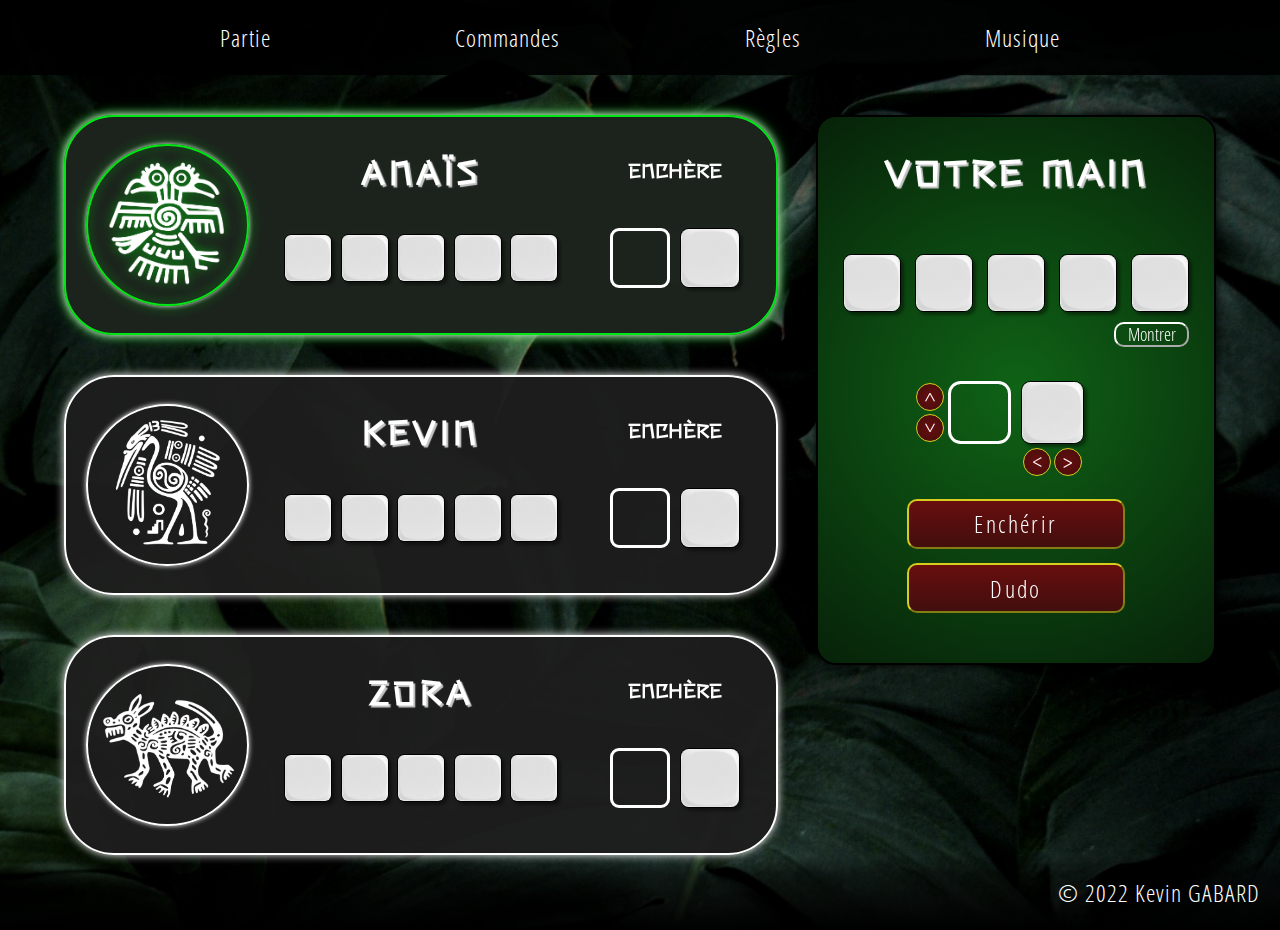
==== commit 955707b4: "Gestion de l'arborescence des menus" ====
--- a/index.html
+++ b/index.html
@@ -12,10 +12,61 @@
 	<header>
 		<nav id="navigation">
 			<ul id="navigationMenus">
-				<li id="navigationMenuNewGame">Partie</li>
-				<li id="navigationMenuRestore">Commandes</li>
-				<li id="navigationMenuRules">Règles</li>
-				<li id="navigationMenuRules">Musique</li>
+				<li id="navigationMenuGame">
+					<p><span id="menuLink">Partie</span></p>
+					<div class="sliderWrapper">
+						<div class="slider">
+							<div id="newGamePanel" class="gameSubMenu"><p>Nouvelle Partie ?</p></div>
+							<div id="playerNumberPanel" class="gameSubMenu">
+								<p>Nombre de joueurs ?</p>
+								<p id="playerNumber" class="disableTextSelection">
+									<span class="prevBtn">></span>
+									<span class="number">2</span>
+									<span class="nextBtn">></span>
+								</p>
+								
+								<button class="menuOkBtn">OK</button>
+							</div>
+							<div id="addPlayerPanel" class="gameSubMenu">
+								<p>Joueur n°1 :</p>
+								<input type="text" id="playerName" placeholder="Nom du joueur...">
+								<input type="submit" value="OK" id="submitPlayer" class="menuOkBtn">
+							</div>
+						</div>
+					</div>
+				</li>
+				<li id="navigationMenuControls">
+					<p><span id="menuLink">Commandes</span></p>
+					<div class="sliderWrapper">
+						<div class="slider">
+							<ul>
+								<li><img src="Sources/Images/upArrowKey.png" alt="Touche flèche haut"> : Augmenter le nombre de dés</li>
+								<li><img src="Sources/Images/downArrowKey.png" alt="Touche flèche bas"> : Diminuer le nombre de dés</li>
+								<li><img src="Sources/Images/rightArrowKey.png" alt="Touche flèche droite"> : Augmenter la valeur du dé</li>
+								<li><img src="Sources/Images/leftArrowKey.png" alt="Touche flèche gauche"> : Diminuer la valeur du dé</li>
+								<li><img src="Sources/Images/enterKey.png" alt="Touche entrée"> : Enchérir</li>
+								<li><img src="Sources/Images/majKey.png" alt="Touche maj"> : Dudo</li>
+								<li><img src="Sources/Images/ctrlKey.png" alt="Touche ctrl"> : Montrer les dés</li>
+							</ul>
+						</div>
+					</div>
+				</li>
+				<li id="navigationMenuRules">
+					<p><span id="menuLink">Règles</span></p>
+					<div class="sliderWrapper">
+						<div class="slider">
+							Blablabla
+						</div>
+					</div>
+				</li>
+				<li id="navigationMenuMusic">
+					<p><span id="menuLink">Musique</span></p>
+					<div class="sliderWrapper">
+						<div class="slider">
+							Blablabla
+						</div>
+					</div>
+				</li>
 			</ul>
 		</nav>
 	</header>
@@ -113,11 +164,11 @@
 
 				<button id="bidBtn">Enchérir</button>
 				<button id="dudoBtn">Dudo</button>
-			</div>
-			<div id="messagePanel">
-				<h1 id="messagePanelTitle">Titre</h1>
-				<p id="message">Message.</p>
-				<button class="okBtn">OK</button>
+				<div id="messagePanel">
+					<h1 id="messagePanelTitle">Titre</h1>
+					<p id="message">Message.</p>
+					<button class="okBtn">OK</button>
+				</div>
 			</div>
 		</aside>
 
--- a/style.css
+++ b/style.css
@@ -57,6 +57,7 @@
 	/* --darkGreen: rgb(14, 66, 31);
 	--mediumGreen: rgb(20, 105, 48); */
 	
+	--headerBgColor: rgb(0, 0, 0, 0.9);
 	--playerBgColor: rgb(30, 30, 30, 0.95);
 	--userBgColor: radial-gradient(circle, var(--mediumGreen) 0%, var(--darkGreen) 100%);
 	--errorMessageBgColor: radial-gradient(circle, var(--darkRed) 0%, var(--mediumBlack) 100%);
@@ -88,8 +89,20 @@
 	--playerPanelHeight : 220px;
 
 	--playerBidDiceDimension : 60px;
-}
-
+
+	--panelPositionTop: translate(0%,-100%);
+	--panelPositionBottom: translate(0%,100%);
+	--panelPositionRight: translate(100%,0%);
+	--panelPositionLeft: translate(-100%,0%);
+	--panelPositionCenter: translate(0%,0%);
+}
+
+.enableTextSelection {
+	-webkit-user-select: auto;  
+	-moz-user-select: auto;    
+	-ms-user-select: auto;      
+	user-select: auto;
+}
 
 body
 {
@@ -102,6 +115,10 @@
 	background-attachment: fixed;
 	display: flex;
 	flex-direction: column;
+	-webkit-user-select: none;  
+	-moz-user-select: none;    
+	-ms-user-select: none;      
+	user-select: none;
 }
 
 *
@@ -126,7 +143,7 @@
 {
 	height: var(--headerHeight);
 	display: flex;
-	background-color: rgb(0,0,0,0.7);
+	background: var(--headerBgColor);
 }
 
 #websiteLogo
@@ -139,8 +156,10 @@
 {
 	margin: auto;
 	width: 80%;
-	display: flex;
-	justify-content: center;
+	height: 100%;
+	display: flex;
+	justify-content: center;
+	z-index: 40;
 }
 
 #navigationMenus
@@ -155,20 +174,191 @@
 	font-size: 1.5em;
 	font-family: var(--secondFont);
 	letter-spacing: 1px;
-}
-
-#navigationMenus li
+	position: relative;
+}
+
+#menuLink
 {
 	cursor: pointer;
-	box-sizing:initial;
+	box-sizing: border-box;
 	transition: 0.2s;
 }
 
-#navigationMenus li:hover
+#menuLink:hover
 {
 	border-bottom: 2px solid white;
+	transform: translateY(10px);
 	transition: 0.2s;
 }
+
+#navigationMenus .sliderWrapper
+{
+	overflow: hidden;
+	position: absolute;
+	top: var(--headerHeight);
+	transform: translate(-20%,0%);
+}
+
+#navigationMenus .slider
+{
+	background: var(--headerBgColor);
+	padding: 10px 20px;
+	font-size: 0.9em;
+	border-radius: 0 0 10px 10px;
+	transform: translate(0%,-100%);
+	animation-name: none;
+	animation-duration: 0s;
+	animation-timing-function: ease-out;
+	animation-iteration-count: 1;
+}
+
+@keyframes slideInFromTop {
+	0% {
+		transform: var(--panelPositionTop);
+	}
+	100% {
+		transform: var(--panelPositionCenter);
+	}
+}
+
+@keyframes slideOutToTop {
+	0% {
+		transform: var(--panelPositionCenter);
+	}
+	100% {
+		transform: var(--panelPositionTop);
+	}
+}
+
+@keyframes slideInFromRight {
+	0% {
+		transform: var(--panelPositionRight);
+	}
+	100% {
+		transform: var(--panelPositionCenter);
+	}
+}
+
+@keyframes slideOutToLeft {
+	0% {
+		transform: var(--panelPositionCenter);
+	}
+	100% {
+		transform: var(--panelPositionLeft);
+	}
+}
+
+@keyframes slideInFromLeft {
+	0% {
+		transform: var(--panelPositionLeft);
+	}
+	100% {
+		transform: var(--panelPositionCenter);
+	}
+}
+
+@keyframes slideOutToRight {
+	0% {
+		transform: var(--panelPositionCenter);
+	}
+	100% {
+		transform: var(--panelPositionRight);
+	}
+}
+
+
+
+#navigationMenuControls li
+{
+	list-style: none;
+	display: flex;
+	align-items: center;
+}
+
+#navigationMenuControls img
+{
+	height: 30px;
+	margin: 2px 10px 2px 0;
+}
+
+.gameSubMenu
+{
+	display: none;
+	flex-direction: column;
+	transform: var(--panelPositionRight);
+	gap: 10px;
+}
+
+#newGamePanel p
+{
+	cursor: pointer;
+}
+
+
+#playerNumber
+{
+	width: 2em;
+	border: 2px solid var(--lightWhite);
+	border-radius: 1em;
+	transition: 0.2s;
+	align-self: center;
+	display: flex;
+	justify-content: center;
+	align-items: center;
+}
+
+#playerNumber:hover
+{
+	width: 3em;
+}
+
+.prevBtn, .nextBtn
+{
+	opacity: 0;
+	transition: 0.2s;
+	height: 100%;
+	cursor: pointer;
+}
+
+.prevBtn
+{
+	transform: scaleX(-1);
+}
+
+#playerNumber:hover .prevBtn
+{
+	opacity: 1;
+	transform: translateX(-0.4em) scaleX(-1);
+}
+
+#playerNumber:hover .nextBtn
+{
+	opacity: 1;
+	transform: translateX(0.4em);
+}
+
+.menuOkBtn
+{
+	width: fit-content;
+	padding: 0 0.4em;
+	align-self: end;
+	border: 2px solid var(--lightWhite);
+	background: transparent;
+	color: var(--lightWhite);
+	border-radius: 0.3em;
+	transition: 0.2s;
+	cursor: pointer;
+}
+
+.menuOkBtn:hover
+{
+	background-color: var(--lightWhite);
+	color: var(--mediumBlack);
+	font-weight: bold;
+	transition: 0.2s;
+}
+
+
 
 /* Main section */
 #main
@@ -325,11 +515,6 @@
 
 #userPanel, #messagePanel
 {
-	width: var(--userPanelWidth);
-	height: 80vh;
-	min-height: 500px;
-	max-height: 550px;
-	margin-top: 40px;
 	display: flex;
 	flex-direction: column;
 	border-radius: 20px;
@@ -339,53 +524,20 @@
 
 #messagePanel
 {
+	height: 100%;
+	width: 100%;
 	display: flex;
 	flex-direction: column;
 	z-index: 20;
 	background: var(--normalMessageBgColor);
-	position: relative;
+	position: absolute;
 	padding: 0 30px;
 	animation-name: none;
-	animation-duration: 0.5s;
+	animation-duration: 0s;
 	animation-timing-function: ease-out;
 	animation-iteration-count: 1;
-	left: calc(var(--userPanelWidth) + 10px);
-}
-
-@keyframes slideIn
-{
-	0% {
-		left: calc(var(--userPanelWidth) * -1 - 10px);
-	}
-	100% {
-		left: 0px;
-	}
-}
-
-@keyframes slideOut
-{
-	0% {
-		left: 0px;
-	}
-	100% {
-		left: calc(var(--userPanelWidth) + 10px);
-	}
-}
-
-@keyframes slideOutIn
-{
-	0% {
-		left: 0px;
-	}
-	50% {
-		left: calc(var(--userPanelWidth) + 10px);
-	}
-	51% {
-		left: calc(var(--userPanelWidth) * -1 - 10px);
-	}
-	100% {
-		left: 0px;
-	}
+	transform: var(--panelPositionLeft);
+	border: initial;
 }
 
 #messagePanelTitle
@@ -431,15 +583,20 @@
 #userPanelWrapper
 {
 	position: relative;
-	overflow: hidden;
 }
 
 #userPanel
 {
 	z-index: 10;
+	width: var(--userPanelWidth);
+	height: 80vh;
+	min-height: 500px;
+	max-height: 550px;
 	justify-content: space-evenly;
 	background: var(--userBgColor);
 	box-shadow: 0 0 10px black;
+	margin-top: 40px;
+	overflow: hidden;
 }
 
 #userPanelTitle
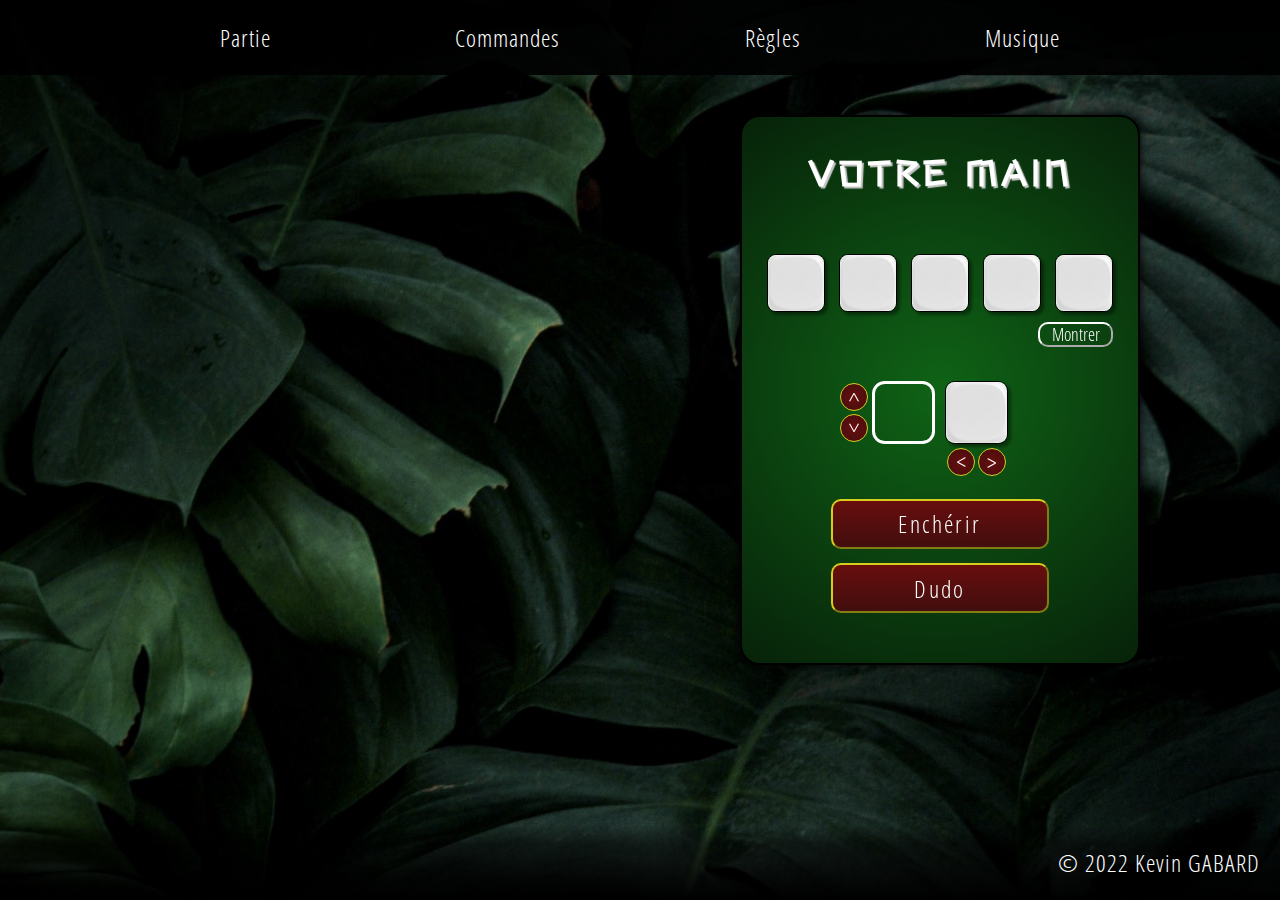
==== commit a340b82b: "Implémenter le menu de règles" ====
--- a/index.html
+++ b/index.html
@@ -29,7 +29,7 @@
 							</div>
 							<div id="addPlayerPanel" class="gameSubMenu">
 								<p>Joueur n°1 :</p>
-								<input type="text" id="playerName" placeholder="Nom du joueur...">
+								<input type="text" id="playerName" placeholder="Nom du joueur..." autocomplete="off">
 								<input type="submit" value="OK" id="submitPlayer" class="menuOkBtn">
 							</div>
 						</div>
@@ -55,7 +55,47 @@
 					<p><span id="menuLink">Règles</span></p>
 					<div class="sliderWrapper">
 						<div class="slider">
-							Blablabla
+							<p>
+								I – Déroulement de la partie
+								<br>En début de partie tous les joueurs reçoivent cinq dès aléatoire. Seuls eux doivent connaître la valeur de leurs dès.
+								<br>Le premier joueur doit ensuite faire une proposition. Il doit annoncer une valeur de dé et un nombre de dés, principalement en fonction de son tirage. Théoriquement, il doit se rapprocher au mieux de la réalité, mais il peut aussi bluffer.
+								<br>C’est ensuite au joueur suivant de se prononcer. Il a deux choix :
+								<br>-	Dudo : Il peut estimer que l’affirmation du premier joueur est fausse et il doit annoncer « dudo » (je doute),
+								<br>-	Surenchérir : Il peut estimer que l’affirmation du premier joueur est plausible et il doit alors annoncer une surenchère.
+								<br>
+								<br>A) Dudo (je doute)
+								<br>Tous les joueurs révèlent leurs dès. On voit alors si la proposition du joueur précédent est exacte ou fausse.
+								<br>Si la proposition du joueur précédent est exacte (c’est-à-dire qu’il y a un nombre de dés de la valeur choisie supérieur ou égal à la proposition du joueur précédent), le joueur qui vient d’annoncer « dudo » a perdu la manche : il perd un de ses dés.
+								<br>Si la proposition du joueur précédent est fausse (c’est-à-dire qu’il y a un nombre de dés de la valeur choisie inférieur à la proposition du joueur précédent), c’est ce dernier qui a perdu la manche et il perd un de ses dés.
+								<br>Un joueur qui perd son dernier dé est éliminé de la partie.
+								<br>
+								<br>B) Surenchère
+								<br>Pour surenchérir, le joueur doit choisir une seule des deux options suivantes :
+								<br>-	Soit augmenter la valeur des dés
+								<br>-	Soit augmenter le nombre de dés
+								<br>Une fois qu’il a fait ce choix, il doit annoncer sa nouvelle proposition et c’est au joueur situé à sa gauche de parler. Ce dernier peut dire « dudo » ou surenchérir et ainsi de suite.
+								<br>Exemple : Le joueur précédent a annoncé « il y a au moins 5 dés de valeur 4 autour de cette table ». On peut annoncer « il y a eu moins 7 dés de valeur 4 autour de cette table » (dans ce cas, on a augmenté le nombre de dés). Ou, « il y a au moins 5 dés de valeur 5 autour de cette table » (dans ce cas, c’est la valeur des dés qui a été augmentée).
+								<br>
+								<br>II – Manche suivante
+								<br>Lorsqu’une manche se termine suite à un « dudo » et qu’un joueur a perdu un dé, on recommence une nouvelle manche mélangeant à nouveau les dés aléatoirement. Le joueur qui vient de perdre un dé est le nouveau premier joueur. S’il vient d’être éliminé de la partie, c’est le joueur suivant qui prend ce rôle.
+								<br>
+								<br>III – Cas particuliers
+								<br>A) Les dés « Paco »
+								<br>Les dés de valeur 1 sont spéciaux, ce sont des jokers. Tout d’abord, ils servent de joker lorsque les dés sont révélés suite à un « dudo ». Ils ont toujours la même valeur que celle de la dernière proposition exprimée.
+								<br>Exemple : on révèle les dés suite à un « dudo » annoncé par un joueur. La proposition précédente est « il y a au moins 9 dés de valeur 3 autour de cette table ». Pour savoir si cette affirmation est exacte ou fausse, on ajoute les paco aux dés qui indiquent 3.
+								<br>
+								<br>On peut proposer des paco. Normalement, on ne peut qu’augmenter la valeur des dés. Mais les paco sont spéciaux et on peut parfaitement annoncer une proposition qui concerne les paco : Toutefois, il faut au moins annoncer un nombre de paco égal à la moitié de la proposition précédente. On arrondit toujours à l’entier supérieur.
+								<br>Exemple : Le joueur précédent a annoncé « il y a eu moins 7 dés de valeur 4 autour de cette table ». Le joueur suivant peut dire « il y a au moins 4 dés paco autour de cette table ».
+								<br>
+								<br>Notez que c’est le seul moment du jeu où on peut réduire la valeur du dé proposé.
+								<br>
+								<br>Une fois qu’un joueur a annoncé un certain nombre de paco, le joueur suivant peut soit augmenter le nombre de paco proposés, soit changer la valeur des dés. Mais dans ce cas précis, il doit au moins proposer un nombre de dés égal à la proposition précédente plus un.
+								<br>
+								<br>Exemple : Si un joueur a annoncé 4 paco, le joueur suivant, s’il souhaite augmenter la valeur du dé, doit au moins annoncer 9 dés (le double de la proposition précédente plus 1).
+								<br>
+								<br>B) Etre « Palifico »
+								<br>Dès qu’un joueur n’a plus qu’un dé dans son gobelet, il est « palifico ». Tant qu’un joueur est « palifico » les paco ne sont pas considérés comme des jokers et aucun joueur ne peut modifier la valeur du dé proposé par le premier joueur.
+							</p>
 						</div>
 					</div>
 				</li>
@@ -73,8 +113,7 @@
 
 	<div id="main">
 		<section id="sectionPanel">
-
-			<div id="player1" class="playerPanel">
+			<!-- <div id="player1" class="playerPanel">
 				<div class="playerImage"><img src="Sources/Images/Cat.png" alt=""></div>
 				<h1 class="playerName">Player 1</h1>
 				<ul class="playerDices">
@@ -89,41 +128,7 @@
 					<p class="playerBidCount">99</p>
 					<div class="playerBidDice"><img src="Sources/Images/DiceFaceEmpty.png" class="dice" alt=""></div>
 				</div>
-			</div>
-			
-			<div id="player2" class="playerPanel">
-				<div class="playerImage"><img src="Sources/Images/Wolf.png" alt=""></div>
-				<h1 class="playerName">Player 2</h1>
-				<ul class="playerDices">
-					<li class="playerDice1"><img src="Sources/Images/DiceFaceEmpty.png" class="dice" alt=""></li>
-					<li class="playerDice2"><img src="Sources/Images/DiceFaceEmpty.png" class="dice" alt=""></li>
-					<li class="playerDice3"><img src="Sources/Images/DiceFaceEmpty.png" class="dice" alt=""></li>
-					<li class="playerDice4"><img src="Sources/Images/DiceFaceEmpty.png" class="dice" alt=""></li>
-					<li class="playerDice5"><img src="Sources/Images/DiceFaceEmpty.png" class="dice" alt=""></li>
-				</ul>
-				<h2 class="lastBidTitle">Enchère</h2>
-				<div class="playerBid">
-					<p class="playerBidCount">je suis 2eme</p>
-					<div class="playerBidDice"><img src="Sources/Images/DiceFaceEmpty.png" class="dice" alt=""></div>
-				</div>
-			</div>
-			
-			<div id="player3" class="playerPanel">
-				<div class="playerImage"><img src="Sources/Images/Tiger.png" alt=""></div>
-				<h1 class="playerName">Player 3</h1>
-				<ul class="playerDices">
-					<li class="playerDice1"><img src="Sources/Images/DiceFaceEmpty.png" class="dice" alt=""></li>
-					<li class="playerDice2"><img src="Sources/Images/DiceFaceEmpty.png" class="dice" alt=""></li>
-					<li class="playerDice3"><img src="Sources/Images/DiceFaceEmpty.png" class="dice" alt=""></li>
-					<li class="playerDice4"><img src="Sources/Images/DiceFaceEmpty.png" class="dice" alt=""></li>
-					<li class="playerDice5"><img src="Sources/Images/DiceFaceEmpty.png" class="dice" alt=""></li>
-				</ul>
-				<h2 class="lastBidTitle">Enchère</h2>
-				<div class="playerBid">
-					<p class="playerBidCount">99</p>
-					<div class="playerBidDice"><img src="Sources/Images/DiceFaceEmpty.png" class="dice" alt=""></div>
-				</div>
-			</div>
+			</div> -->
 		</section>
 
 			
--- a/style.css
+++ b/style.css
@@ -201,6 +201,10 @@
 
 #navigationMenus .slider
 {
+	max-height: 75vh;
+	overflow-y: auto;
+	overflow-x: hidden;
+	text-align: justify;
 	background: var(--headerBgColor);
 	padding: 10px 20px;
 	font-size: 0.9em;
@@ -211,6 +215,20 @@
 	animation-timing-function: ease-out;
 	animation-iteration-count: 1;
 }
+
+#navigationMenus .slider::-webkit-scrollbar {
+	width: 8px;               /* width of the entire scrollbar */
+  }
+  
+  #navigationMenus .slider::-webkit-scrollbar-track {
+	background: none;        /* color of the tracking area */
+  }
+  
+  #navigationMenus .slider::-webkit-scrollbar-thumb {
+	border-radius: 20px;       /* roundness of the scroll thumb */
+	border: 3px solid var(--darkWhite);  /* creates padding around scroll thumb */
+  }
+  
 
 @keyframes slideInFromTop {
 	0% {
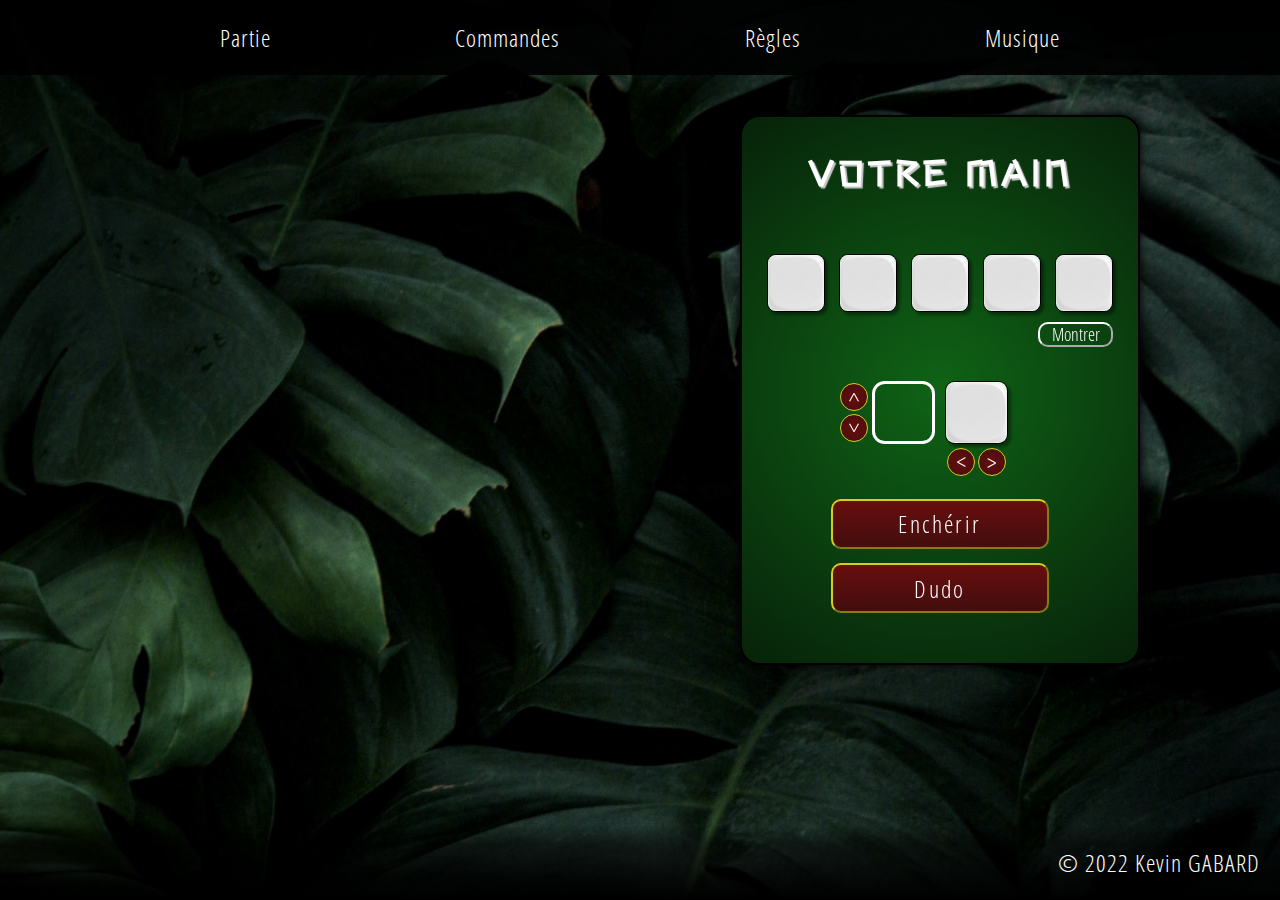
==== commit 129bbd60: "Implémenter le menu musique" ====
--- a/index.html
+++ b/index.html
@@ -103,7 +103,13 @@
 					<p><span id="menuLink">Musique</span></p>
 					<div class="sliderWrapper">
 						<div class="slider">
-							Blablabla
+							<p id="musicName">Pan Flute</p>
+							<div id="musicPlayer">
+								<img id='prevMusicBtn' src="Sources/Images/prevMusic.png" alt="Previous music button">
+								<img id='playMusicBtn' src="Sources/Images/playMusic.png" alt="Play music button">
+								<img id='pauseMusicBtn' src="Sources/Images/pauseMusic.png" alt="Pause music button">
+								<img id='nextMusicBtn' src="Sources/Images/nextMusic.png" alt="Next music button">
+							</div>
 						</div>
 					</div>
 				</li>
--- a/style.css
+++ b/style.css
@@ -376,6 +376,25 @@
 	transition: 0.2s;
 }
 
+#musicPlayer
+{
+	display: flex;
+	flex-direction: row;
+	gap: 0.5em;
+	height: 1.3em;
+	margin: 10px 0;
+}
+
+#musicPlayer img
+{
+	cursor: pointer;
+}
+
+#musicPlayer img:hover
+{
+	filter: drop-shadow(0px 0px 3px var(--lightWhite));
+}
+
 
 
 /* Main section */
